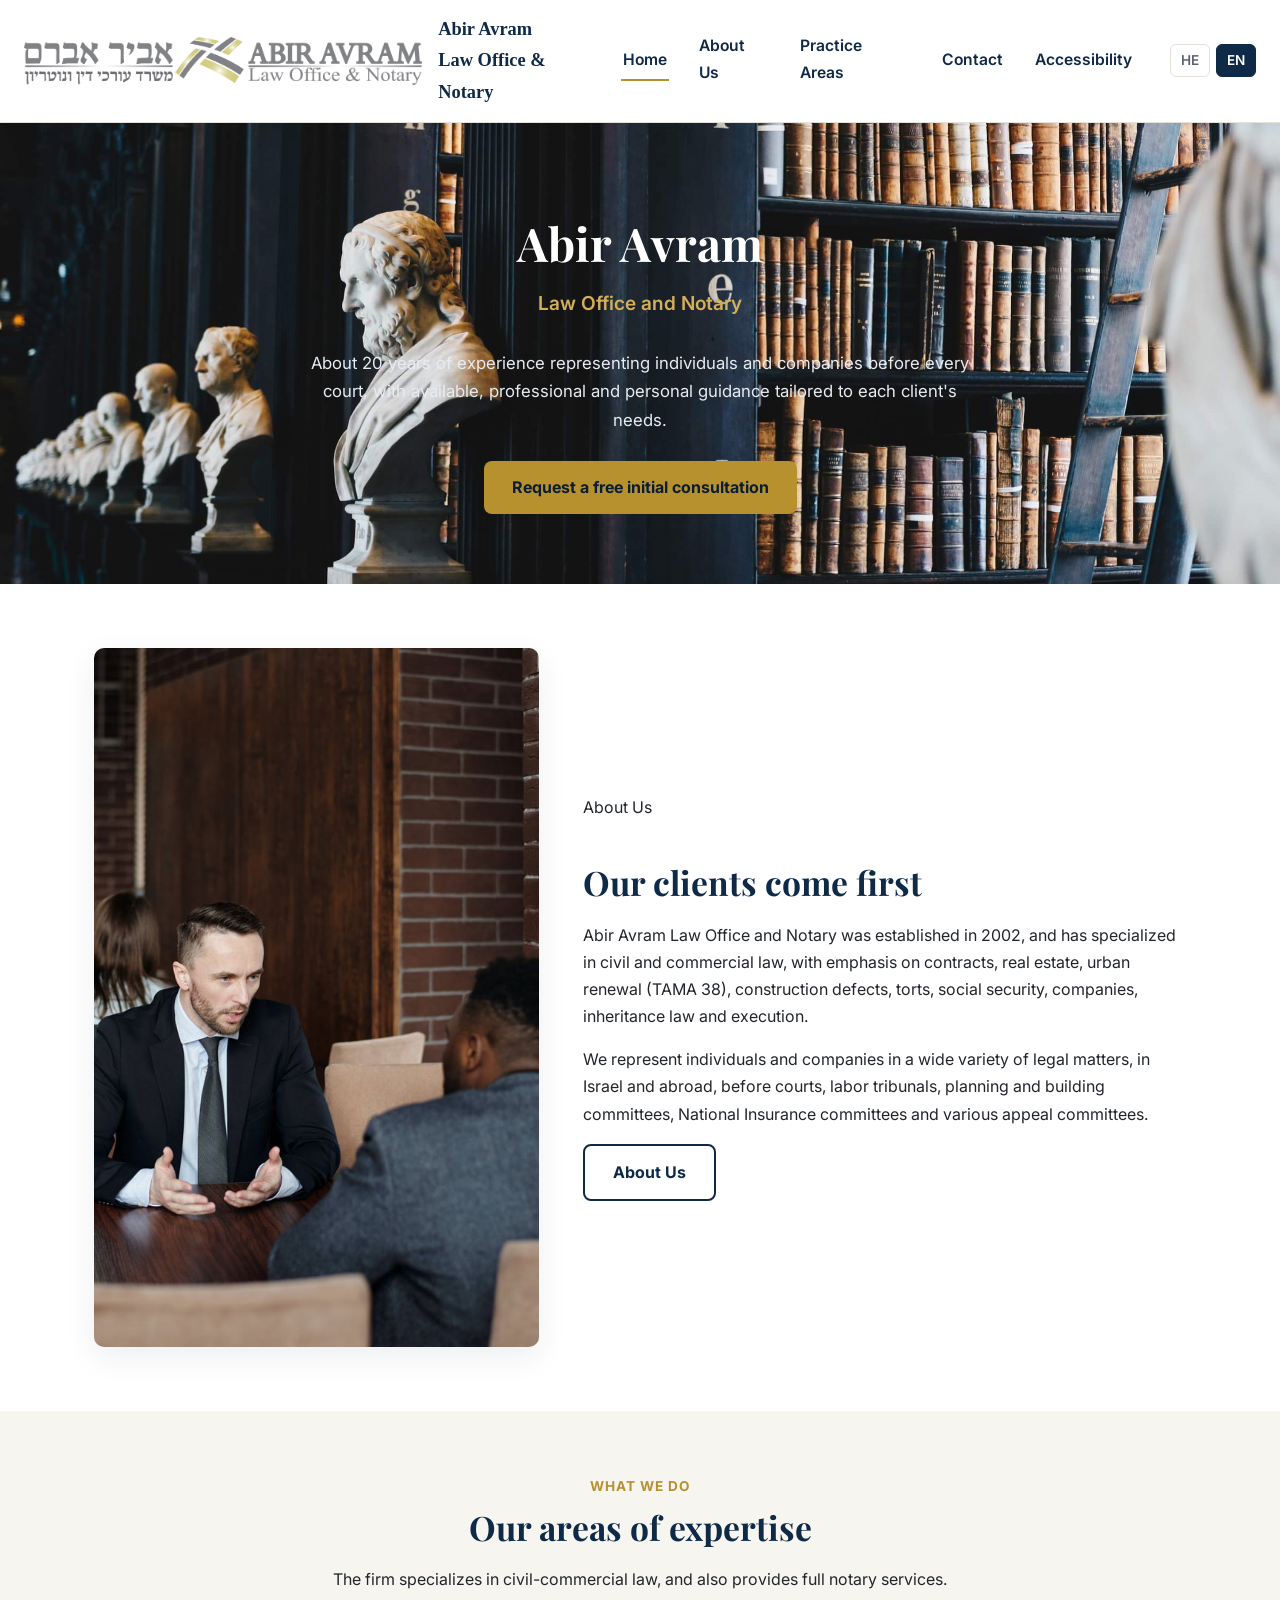
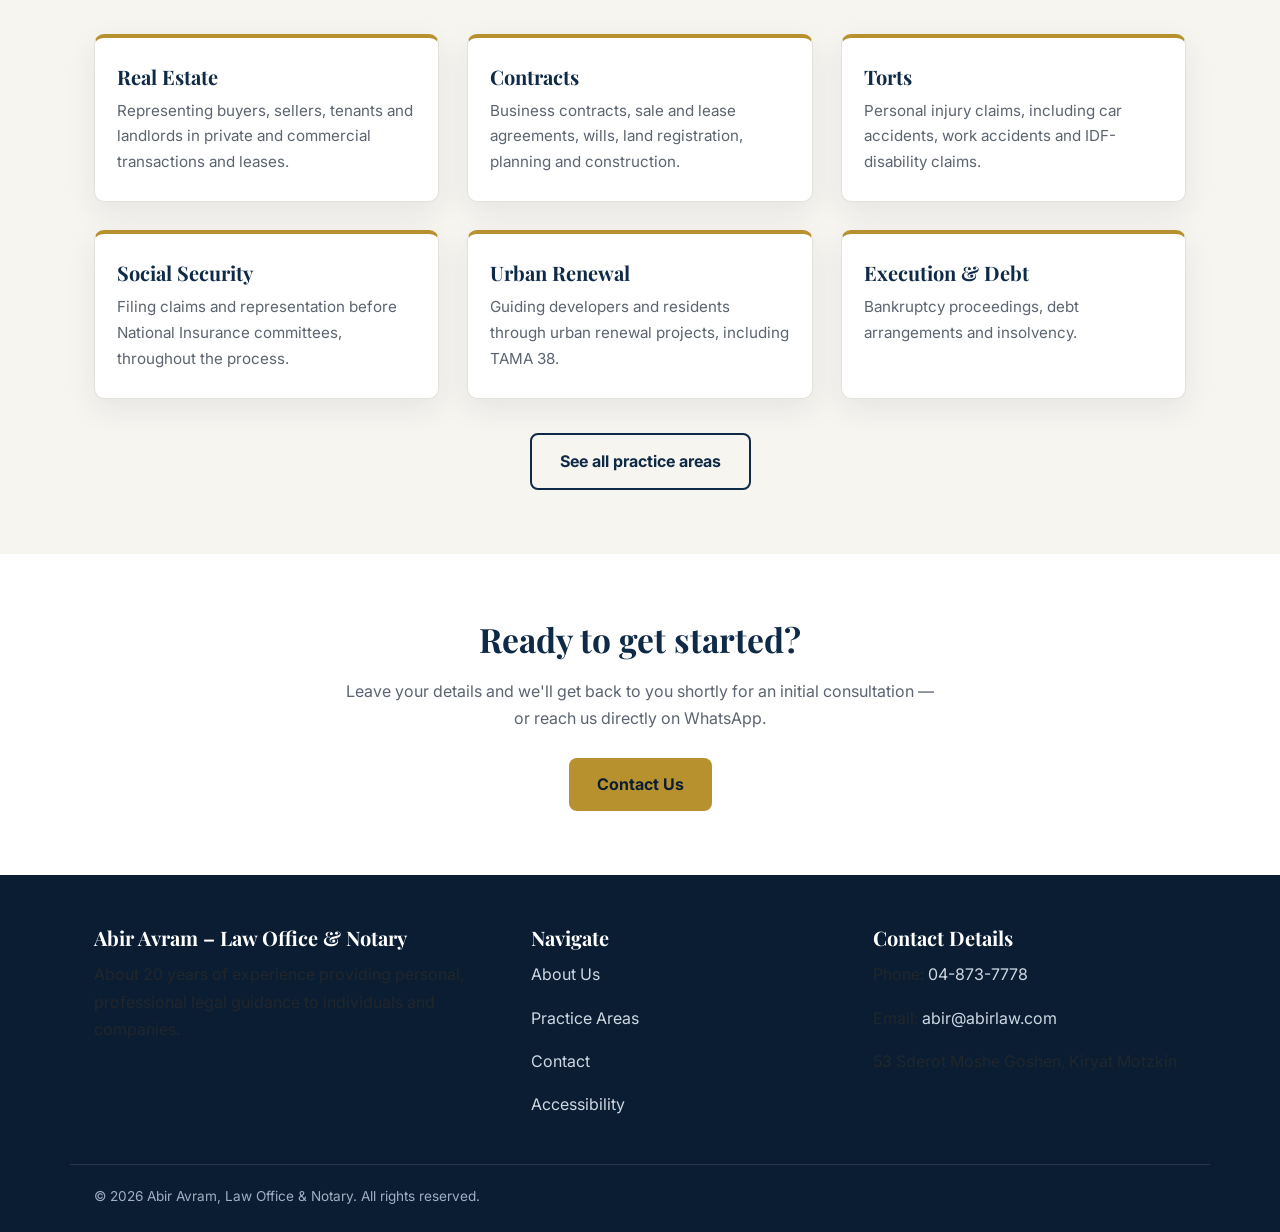
==== en/index.html @ 58c29260 "Add files via upload" ====
<!doctype html>
<html lang="en" dir="ltr">
<head>
<meta charset="UTF-8">
<meta name="viewport" content="width=device-width, initial-scale=1">
<title>Abir Avram – Law Office and Notary | Kiryat Motzkin, Israel</title>
<meta name="description" content="Abir Avram Law Office and Notary, Kiryat Motzkin. Real estate, torts, contracts, social security, execution, urban renewal and more, ~20 years of experience.">
<link rel="icon" href="../assets/images/logo.png">
<link rel="preconnect" href="https://fonts.googleapis.com">
<link href="https://fonts.googleapis.com/css2?family=Playfair+Display:wght@600;700&family=Inter:wght@400;600;700&display=swap" rel="stylesheet">
<link rel="stylesheet" href="../assets/css/style.css">
</head>
<body class="lang-en">
<a class="skip-link" href="#main">Skip to main content</a>

<header class="site-header">
  <div class="inner">
    <a class="brand" href="index.html">
      <img src="../assets/images/logo.png" alt="Abir Avram – Law Office and Notary">
      <span>Abir Avram<br>Law Office &amp; Notary</span>
    </a>
    <button class="nav-toggle" aria-expanded="false" aria-controls="main-nav">☰ Menu</button>
    <nav class="main-nav" id="main-nav" aria-label="Main navigation">
      <a href="index.html" aria-current="page">Home</a>
      <a href="about.html">About Us</a>
      <a href="practice-areas.html">Practice Areas</a>
      <a href="contact.html">Contact</a>
      <a href="accessibility.html">Accessibility</a>
      <div class="lang-switch">
        <a href="../index.html">HE</a>
        <a href="index.html" aria-current="true">EN</a>
      </div>
    </nav>
  </div>
</header>

<main id="main">
  <section class="hero has-image" style="background-image:url('../assets/images/home-hero.jpg')">
    <div class="container">
      <h1>Abir Avram</h1>
      <p class="subtitle">Law Office and Notary</p>
      <p class="lead">About 20 years of experience representing individuals and companies before every court, with available, professional and personal guidance tailored to each client's needs.</p>
      <a class="btn" href="contact.html">Request a free initial consultation</a>
    </div>
  </section>

  <section>
    <div class="container about-split">
      <img src="../assets/images/about-hero.jpg" alt="Abir Avram Law Office">
      <div>
        <span class="section-head kicker" style="display:block;text-align:start">About Us</span>
        <h2>Our clients come first</h2>
        <p>Abir Avram Law Office and Notary was established in 2002, and has specialized in civil and commercial law, with emphasis on contracts, real estate, urban renewal (TAMA 38), construction defects, torts, social security, companies, inheritance law and execution.</p>
        <p>We represent individuals and companies in a wide variety of legal matters, in Israel and abroad, before courts, labor tribunals, planning and building committees, National Insurance committees and various appeal committees.</p>
        <a class="btn secondary" href="about.html">About Us</a>
      </div>
    </div>
  </section>

  <section class="section-alt">
    <div class="container">
      <div class="section-head">
        <span class="kicker">What we do</span>
        <h2>Our areas of expertise</h2>
        <p>The firm specializes in civil-commercial law, and also provides full notary services.</p>
      </div>
      <div class="grid cols-3">
        <div class="practice-card"><h3>Real Estate</h3><p>Representing buyers, sellers, tenants and landlords in private and commercial transactions and leases.</p></div>
        <div class="practice-card"><h3>Contracts</h3><p>Business contracts, sale and lease agreements, wills, land registration, planning and construction.</p></div>
        <div class="practice-card"><h3>Torts</h3><p>Personal injury claims, including car accidents, work accidents and IDF-disability claims.</p></div>
        <div class="practice-card"><h3>Social Security</h3><p>Filing claims and representation before National Insurance committees, throughout the process.</p></div>
        <div class="practice-card"><h3>Urban Renewal</h3><p>Guiding developers and residents through urban renewal projects, including TAMA 38.</p></div>
        <div class="practice-card"><h3>Execution &amp; Debt</h3><p>Bankruptcy proceedings, debt arrangements and insolvency.</p></div>
      </div>
      <div style="text-align:center;margin-top:34px">
        <a class="btn secondary" href="practice-areas.html">See all practice areas</a>
      </div>
    </div>
  </section>

  <section>
    <div class="container" style="text-align:center">
      <h2>Ready to get started?</h2>
      <p class="lead" style="color:var(--text-muted);margin:0 auto 1.6em;max-width:600px">Leave your details and we'll get back to you shortly for an initial consultation — or reach us directly on WhatsApp.</p>
      <a class="btn" href="contact.html">Contact Us</a>
    </div>
  </section>
</main>

<footer class="site-footer">
  <div class="container footer-grid">
    <div>
      <h3>Abir Avram – Law Office &amp; Notary</h3>
      <p>About 20 years of experience providing personal, professional legal guidance to individuals and companies.</p>
    </div>
    <div>
      <h3>Navigate</h3>
      <p><a href="about.html">About Us</a></p>
      <p><a href="practice-areas.html">Practice Areas</a></p>
      <p><a href="contact.html">Contact</a></p>
      <p><a href="accessibility.html">Accessibility</a></p>
    </div>
    <div>
      <h3>Contact Details</h3>
      <p>Phone: <a href="tel:04-8737778">04-873-7778</a></p>
      <p>Email: <a href="mailto:abir@abirlaw.com">abir@abirlaw.com</a></p>
      <p>53 Sderot Moshe Goshen, Kiryat Motzkin</p>
    </div>
  </div>
  <div class="container footer-bottom">
    <span>© <span id="year"></span> Abir Avram, Law Office &amp; Notary. All rights reserved.</span>
  </div>
</footer>

<script>document.getElementById('year').textContent = new Date().getFullYear();</script>
<script src="../assets/js/main.js"></script>
</body>
</html>
---- assets/css/style.css ----
/* Abir Avram Law Office — shared stylesheet */

:root {
  --navy: #0f2a47;
  --navy-dark: #0a1d33;
  --gold: #b8912f;
  --gold-light: #d4af5a;
  --cream: #f7f5f0;
  --text: #22262b;
  --text-muted: #5b6470;
  --border: #e3e1da;
  --white: #ffffff;
  --radius: 10px;
  --shadow: 0 10px 30px rgba(15, 42, 71, 0.08);
  --max-width: 1140px;
}

* { box-sizing: border-box; }
html { scroll-behavior: smooth; }

body {
  margin: 0;
  background: var(--white);
  color: var(--text);
  font-family: "Noto Sans Hebrew", "Assistant", Arial, sans-serif;
  line-height: 1.7;
  -webkit-font-smoothing: antialiased;
}

body.lang-en {
  font-family: "Inter", Arial, sans-serif;
}

h1, h2, h3, h4 {
  font-family: "Frank Ruhl Libre", "Playfair Display", Georgia, serif;
  color: var(--navy);
  line-height: 1.3;
  margin: 0 0 0.5em;
}

h1 { font-size: clamp(2rem, 4vw, 2.9rem); }
h2 { font-size: clamp(1.5rem, 3vw, 2.1rem); }
h3 { font-size: 1.25rem; }

p { margin: 0 0 1em; color: var(--text); }
a { color: var(--navy); }

.container {
  max-width: var(--max-width);
  margin: 0 auto;
  padding: 0 24px;
}

/* Skip link for accessibility */
.skip-link {
  position: absolute;
  inset-inline-start: -999px;
  top: 0;
  background: var(--navy);
  color: #fff;
  padding: 10px 16px;
  z-index: 1000;
  border-radius: 0 0 8px 0;
}
.skip-link:focus {
  inset-inline-start: 0;
}

a:focus-visible,
button:focus-visible,
input:focus-visible,
textarea:focus-visible {
  outline: 3px solid var(--gold);
  outline-offset: 2px;
}

/* Header */
.site-header {
  position: sticky;
  top: 0;
  z-index: 100;
  background: var(--white);
  border-bottom: 1px solid var(--border);
}

.site-header .inner {
  display: flex;
  align-items: center;
  justify-content: space-between;
  padding: 14px 24px;
  gap: 16px;
}

.brand {
  display: flex;
  align-items: center;
  gap: 12px;
  text-decoration: none;
}
.brand img { height: 48px; width: auto; display: block; }
.brand span {
  font-family: "Frank Ruhl Libre", serif;
  font-size: 1.15rem;
  color: var(--navy);
  font-weight: 700;
}

.main-nav {
  display: flex;
  align-items: center;
  gap: 28px;
}
.main-nav a {
  text-decoration: none;
  color: var(--navy);
  font-weight: 600;
  font-size: 0.98rem;
  padding: 6px 2px;
  border-bottom: 2px solid transparent;
}
.main-nav a:hover,
.main-nav a[aria-current="page"] {
  border-bottom-color: var(--gold);
}

.lang-switch {
  display: flex;
  gap: 6px;
  margin-inline-start: 8px;
}
.lang-switch a {
  font-size: 0.85rem;
  text-decoration: none;
  color: var(--text-muted);
  border: 1px solid var(--border);
  border-radius: 6px;
  padding: 4px 10px;
}
.lang-switch a[aria-current="true"] {
  background: var(--navy);
  color: #fff;
  border-color: var(--navy);
}

.nav-toggle {
  display: none;
  background: none;
  border: 1px solid var(--border);
  border-radius: 8px;
  padding: 8px 10px;
  font-size: 1.1rem;
  cursor: pointer;
}

@media (max-width: 860px) {
  .main-nav { display: none; }
  .main-nav.open {
    display: flex;
    flex-direction: column;
    position: absolute;
    top: 100%;
    inset-inline: 0;
    background: var(--white);
    border-bottom: 1px solid var(--border);
    padding: 16px 24px;
    gap: 14px;
  }
  .nav-toggle { display: inline-flex; align-items: center; gap: 8px; }
}

/* Hero */
.hero {
  position: relative;
  background: linear-gradient(180deg, rgba(10,29,51,0.78), rgba(10,29,51,0.88));
  color: #fff;
  padding: 90px 0 70px;
  text-align: center;
}
.hero.has-image {
  background-size: cover;
  background-position: center;
  background-blend-mode: multiply;
}
.hero h1 { color: #fff; margin-bottom: 0.3em; }
.hero .subtitle {
  font-size: 1.2rem;
  color: var(--gold-light);
  margin-bottom: 1.5em;
  font-weight: 600;
}
.hero p.lead {
  color: #e7ecf2;
  max-width: 680px;
  margin: 0 auto 1.6em;
  font-size: 1.05rem;
}

.btn {
  display: inline-block;
  background: var(--gold);
  color: var(--navy-dark);
  font-weight: 700;
  text-decoration: none;
  padding: 13px 28px;
  border-radius: 8px;
  border: none;
  cursor: pointer;
  font-size: 1rem;
  transition: transform .15s ease, box-shadow .15s ease;
}
.btn:hover { transform: translateY(-2px); box-shadow: 0 8px 18px rgba(184,145,47,.35); }
.btn.secondary {
  background: transparent;
  color: var(--navy);
  border: 2px solid var(--navy);
}
.btn.on-dark.secondary { color: #fff; border-color: #fff; }

/* Sections */
section { padding: 64px 0; }
.section-alt { background: var(--cream); }
.section-head { text-align: center; max-width: 720px; margin: 0 auto 40px; }
.section-head .kicker {
  color: var(--gold);
  text-transform: uppercase;
  letter-spacing: .08em;
  font-weight: 700;
  font-size: .85rem;
  display: block;
  margin-bottom: 8px;
}

.grid {
  display: grid;
  gap: 28px;
}
.grid.cols-2 { grid-template-columns: repeat(2, 1fr); }
.grid.cols-3 { grid-template-columns: repeat(3, 1fr); }
.grid.cols-4 { grid-template-columns: repeat(4, 1fr); }
@media (max-width: 900px) {
  .grid.cols-2, .grid.cols-3, .grid.cols-4 { grid-template-columns: 1fr 1fr; }
}
@media (max-width: 620px) {
  .grid.cols-2, .grid.cols-3, .grid.cols-4 { grid-template-columns: 1fr; }
}

.card {
  background: #fff;
  border: 1px solid var(--border);
  border-radius: var(--radius);
  padding: 28px 24px;
  box-shadow: var(--shadow);
  height: 100%;
}
.card h3 { margin-bottom: 10px; }
.card p { color: var(--text-muted); margin-bottom: 0; }

.practice-card {
  background: #fff;
  border: 1px solid var(--border);
  border-radius: var(--radius);
  padding: 26px 22px;
  box-shadow: var(--shadow);
  border-top: 4px solid var(--gold);
}
.practice-card h3 { margin-bottom: 8px; }
.practice-card p { color: var(--text-muted); font-size: 0.95rem; margin: 0; }

.about-split {
  display: grid;
  grid-template-columns: 0.85fr 1.15fr;
  gap: 44px;
  align-items: center;
}
@media (max-width: 860px) {
  .about-split { grid-template-columns: 1fr; }
}
.about-split img {
  width: 100%;
  border-radius: var(--radius);
  box-shadow: var(--shadow);
}

.lawyer-card {
  display: grid;
  grid-template-columns: 280px 1fr;
  gap: 36px;
  align-items: start;
}
@media (max-width: 760px) {
  .lawyer-card { grid-template-columns: 1fr; }
}
.lawyer-card img {
  width: 100%;
  border-radius: var(--radius);
  box-shadow: var(--shadow);
}

/* FAQ accordion */
.faq-item {
  border-bottom: 1px solid var(--border);
}
.faq-item summary {
  cursor: pointer;
  font-weight: 700;
  color: var(--navy);
  padding: 18px 4px;
  font-size: 1.02rem;
  list-style: none;
  display: flex;
  justify-content: space-between;
  gap: 12px;
}
.faq-item summary::-webkit-details-marker { display: none; }
.faq-item summary::after {
  content: "+";
  color: var(--gold);
  font-size: 1.4rem;
  flex-shrink: 0;
}
.faq-item[open] summary::after { content: "–"; }
.faq-item p { padding: 0 4px 18px; color: var(--text-muted); }

/* Contact */
.contact-grid {
  display: grid;
  grid-template-columns: 1fr 1.2fr;
  gap: 40px;
}
@media (max-width: 860px) {
  .contact-grid { grid-template-columns: 1fr; }
}
.contact-info-item {
  display: flex;
  gap: 14px;
  align-items: flex-start;
  margin-bottom: 22px;
}
.contact-info-item .icon {
  width: 42px;
  height: 42px;
  border-radius: 50%;
  background: var(--navy);
  color: var(--gold-light);
  display: flex;
  align-items: center;
  justify-content: center;
  flex-shrink: 0;
  font-size: 1.1rem;
}
.contact-info-item h3 { margin-bottom: 2px; font-size: 1.02rem; }
.contact-info-item p { margin: 0; color: var(--text-muted); }

.whatsapp-link {
  display: inline-flex;
  align-items: center;
  gap: 10px;
  background: #25D366;
  color: #fff;
  text-decoration: none;
  padding: 12px 20px;
  border-radius: 8px;
  font-weight: 700;
  margin-top: 8px;
}

form.contact-form {
  background: #fff;
  border: 1px solid var(--border);
  border-radius: var(--radius);
  padding: 30px;
  box-shadow: var(--shadow);
}
.field { margin-bottom: 18px; }
.field label {
  display: block;
  font-weight: 700;
  margin-bottom: 6px;
  font-size: 0.92rem;
  color: var(--navy);
}
.field input,
.field textarea {
  width: 100%;
  padding: 12px 14px;
  border: 1px solid var(--border);
  border-radius: 8px;
  font-size: 1rem;
  font-family: inherit;
  background: var(--cream);
}
.field textarea { min-height: 120px; resize: vertical; }
.form-note { font-size: 0.85rem; color: var(--text-muted); margin-top: 10px; }
.form-status {
  margin-top: 14px;
  padding: 10px 14px;
  border-radius: 8px;
  font-weight: 600;
  display: none;
}
.form-status.success { display: block; background: #e8f6ee; color: #1a7a43; }
.form-status.error { display: block; background: #fdeceb; color: #b3261e; }

/* Footer */
.site-footer {
  background: var(--navy-dark);
  color: #cfd8e3;
  padding: 50px 0 24px;
}
.site-footer h3 { color: #fff; }
.footer-grid {
  display: grid;
  grid-template-columns: 1.3fr 1fr 1fr;
  gap: 30px;
  margin-bottom: 30px;
}
@media (max-width: 760px) {
  .footer-grid { grid-template-columns: 1fr; }
}
.site-footer a {
  color: #cfd8e3;
  text-decoration: none;
}
.site-footer a:hover { color: var(--gold-light); }
.footer-bottom {
  border-top: 1px solid rgba(255,255,255,0.12);
  padding-top: 20px;
  font-size: 0.85rem;
  display: flex;
  justify-content: space-between;
  flex-wrap: wrap;
  gap: 10px;
  color: #9fb0c3;
}

.media-logos {
  display: flex;
  flex-wrap: wrap;
  justify-content: center;
  align-items: center;
  gap: 28px;
  margin: 30px 0 10px;
}
.media-logos a {
  display: block;
  opacity: 0.85;
  transition: opacity .15s ease, transform .15s ease;
}
.media-logos a:hover { opacity: 1; transform: translateY(-2px); }
.media-logos img {
  height: 52px;
  width: auto;
  max-width: 140px;
  object-fit: contain;
  border-radius: 6px;
  display: block;
}

.btn.secondary.small {
  padding: 8px 16px;
  font-size: 0.88rem;
  margin-top: 10px;
  display: inline-block;
}

.case-item {
  background: #fff;
  border: 1px solid var(--border);
  border-radius: var(--radius);
  padding: 22px 24px;
  margin-bottom: 18px;
}
.case-item p {
  color: var(--text-muted);
  font-size: 0.95rem;
  margin-bottom: 4px;
}

.cases-note {
  background: var(--cream);
  border: 1px dashed var(--border);
  border-radius: var(--radius);
  padding: 20px;
  text-align: center;
  color: var(--text-muted);
}

[dir="rtl"] .footer-bottom { direction: rtl; }
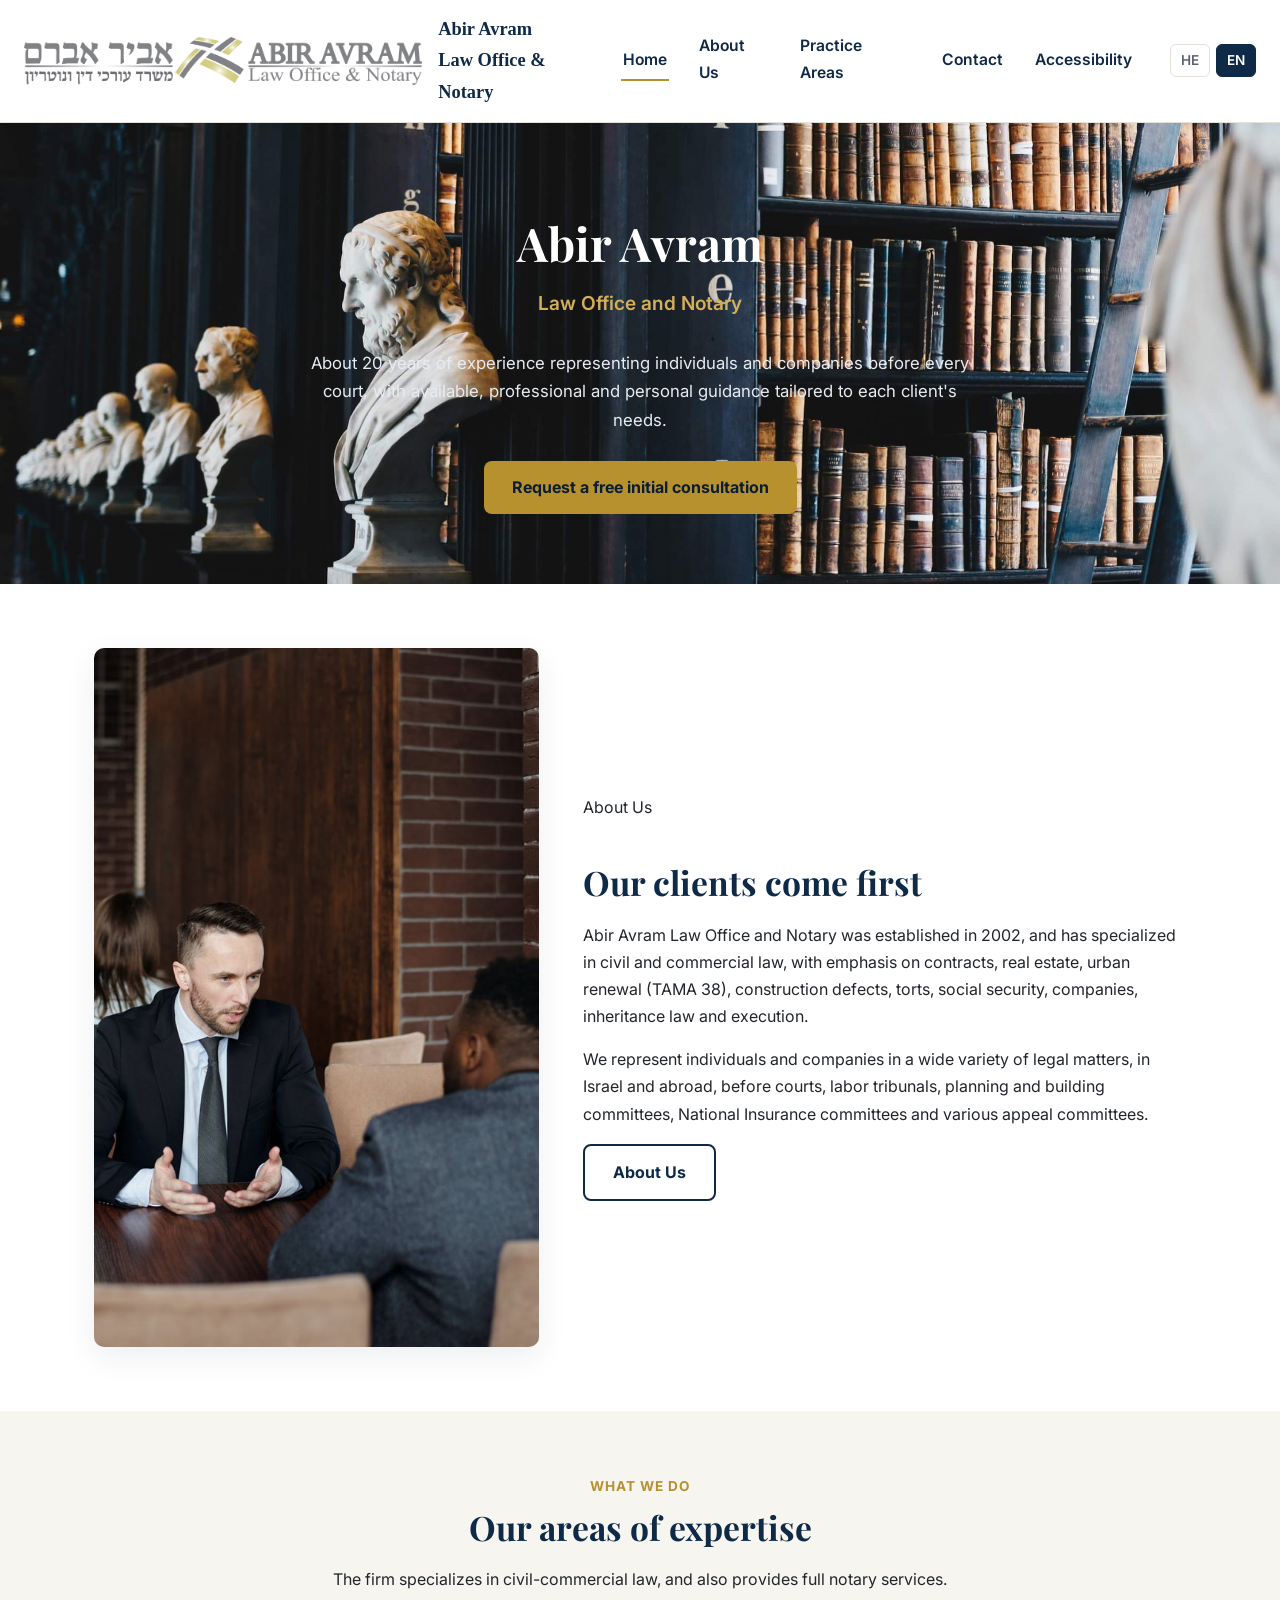
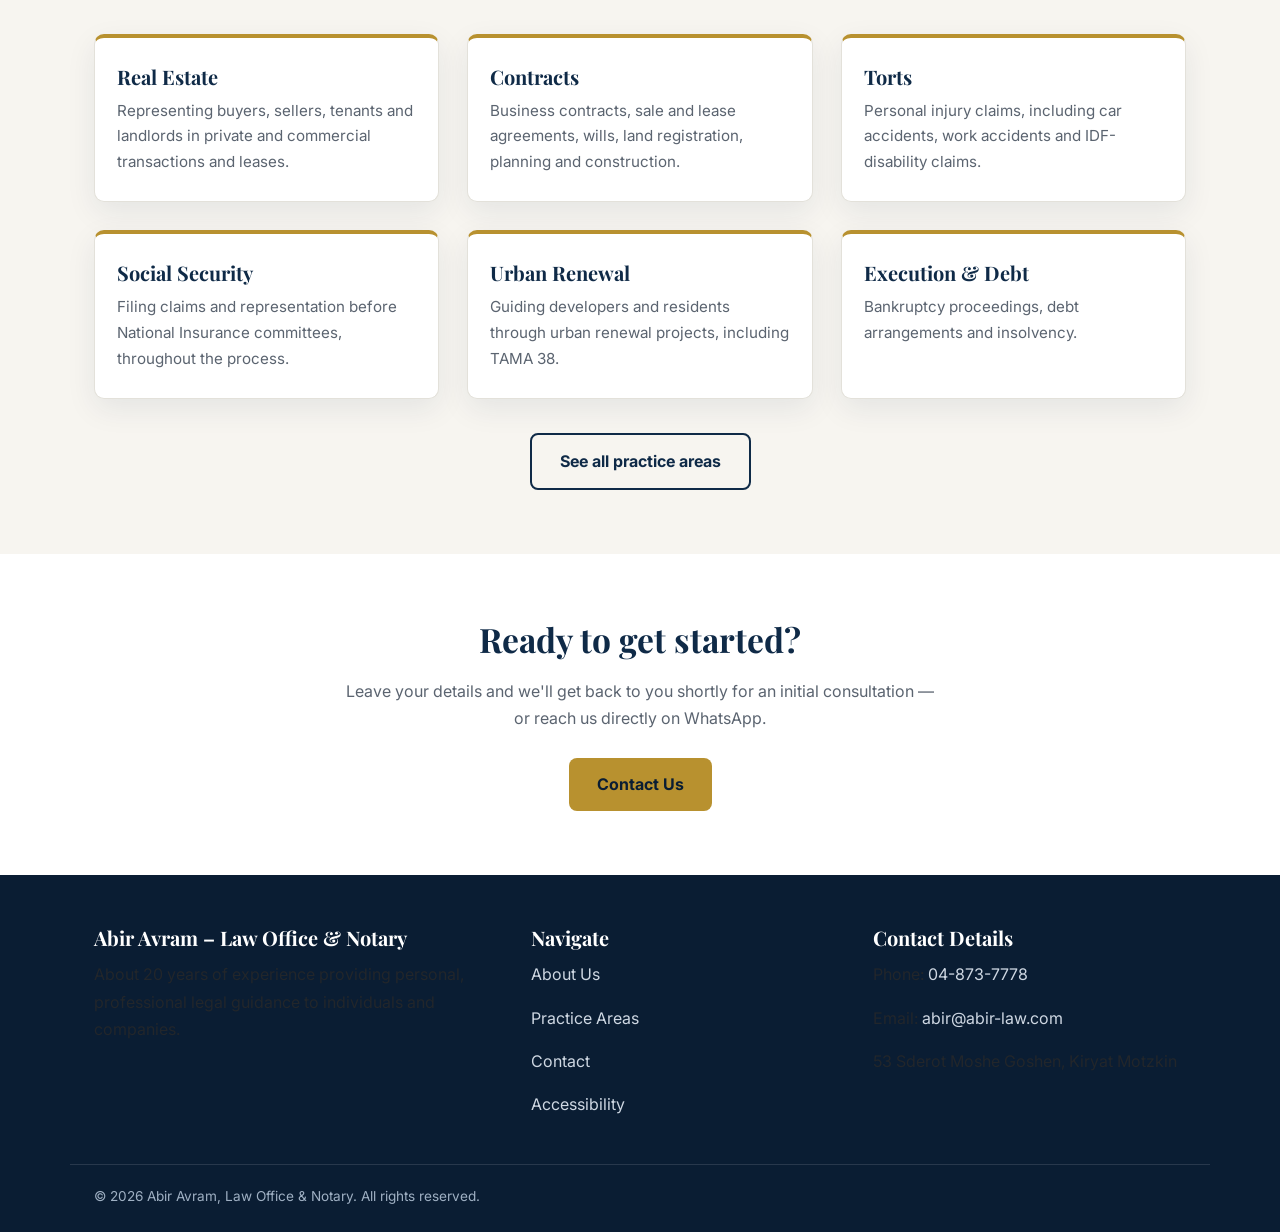
==== commit 2ea189c9: "Add files via upload" ====
--- a/en/index.html
+++ b/en/index.html
@@ -11,6 +11,7 @@
 <link rel="stylesheet" href="../assets/css/style.css">
 </head>
 <body class="lang-en">
+<div id="preloader"><div class="ring"><img src="../assets/images/logo.png" alt=""></div></div>
 <a class="skip-link" href="#main">Skip to main content</a>
 
 <header class="site-header">
@@ -103,7 +104,7 @@
     <div>
       <h3>Contact Details</h3>
       <p>Phone: <a href="tel:04-8737778">04-873-7778</a></p>
-      <p>Email: <a href="mailto:abir@abirlaw.com">abir@abirlaw.com</a></p>
+      <p>Email: <a href="mailto:abir@abir-law.com">abir@abir-law.com</a></p>
       <p>53 Sderot Moshe Goshen, Kiryat Motzkin</p>
     </div>
   </div>
--- a/assets/css/style.css
+++ b/assets/css/style.css
@@ -17,6 +17,50 @@
 
 * { box-sizing: border-box; }
 html { scroll-behavior: smooth; }
+
+#preloader {
+  position: fixed;
+  inset: 0;
+  z-index: 9999;
+  background: var(--navy-dark);
+  display: flex;
+  align-items: center;
+  justify-content: center;
+  transition: opacity .4s ease, visibility .4s ease;
+}
+#preloader.is-hidden {
+  opacity: 0;
+  visibility: hidden;
+  pointer-events: none;
+}
+#preloader .ring {
+  position: relative;
+  width: 108px;
+  height: 108px;
+  display: flex;
+  align-items: center;
+  justify-content: center;
+}
+#preloader .ring::before {
+  content: "";
+  position: absolute;
+  inset: 0;
+  border-radius: 50%;
+  border: 3px solid rgba(212, 175, 90, 0.25);
+  border-top-color: var(--gold-light);
+  animation: preloader-spin 0.9s linear infinite;
+}
+#preloader img {
+  width: 56px;
+  height: 56px;
+  object-fit: contain;
+}
+@keyframes preloader-spin {
+  to { transform: rotate(360deg); }
+}
+@media (prefers-reduced-motion: reduce) {
+  #preloader .ring::before { animation: none; }
+}
 
 body {
   margin: 0;
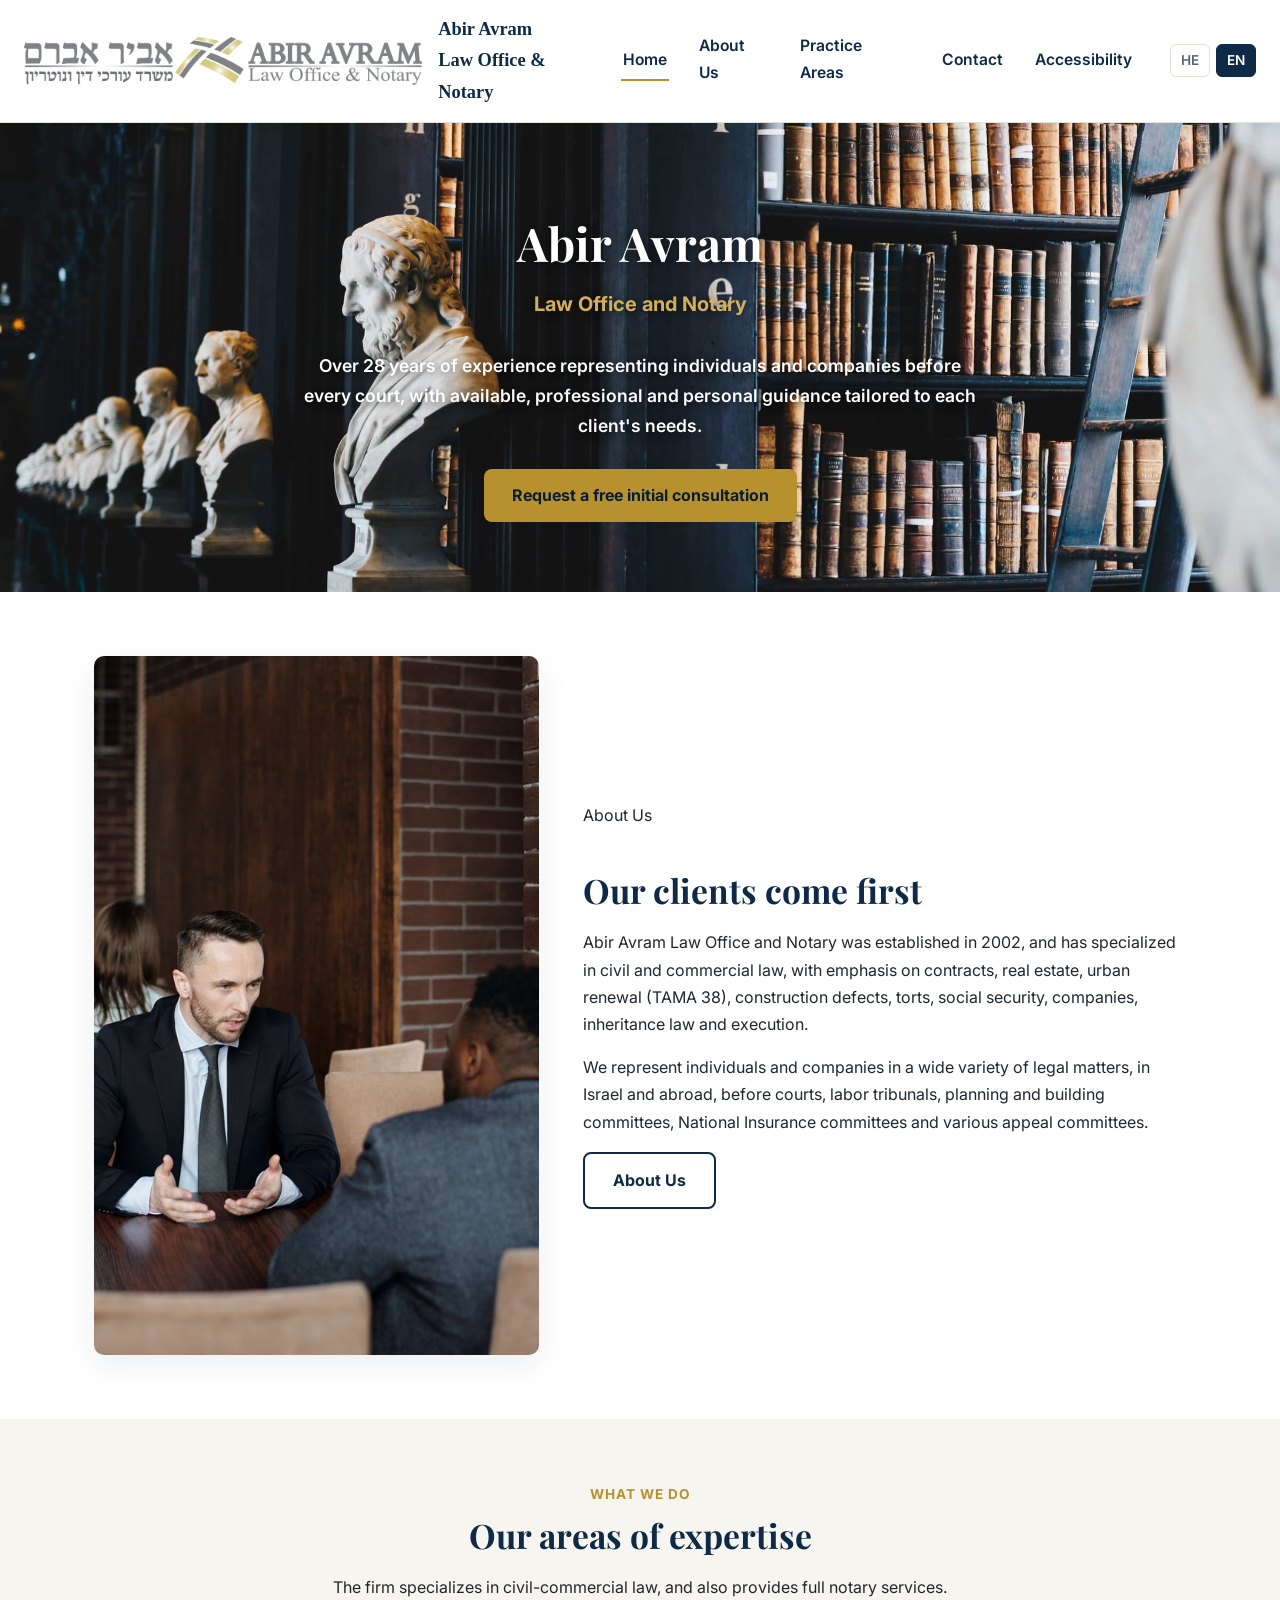
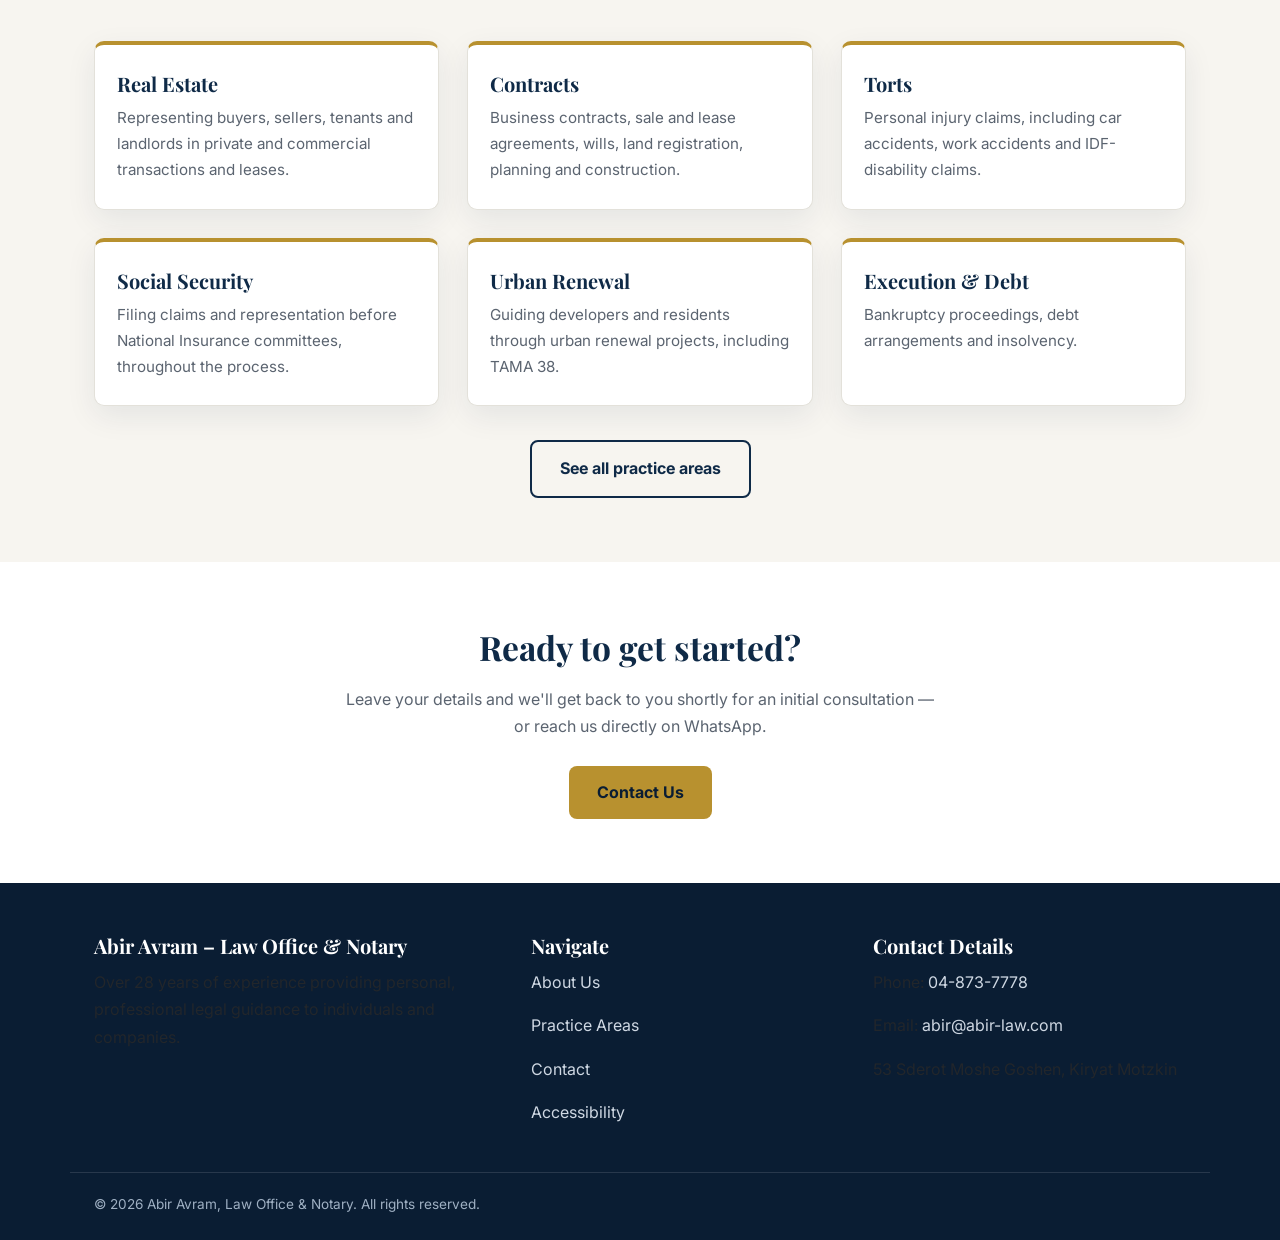
==== commit 1c490a77: "Add files via upload" ====
--- a/en/index.html
+++ b/en/index.html
@@ -4,7 +4,7 @@
 <meta charset="UTF-8">
 <meta name="viewport" content="width=device-width, initial-scale=1">
 <title>Abir Avram – Law Office and Notary | Kiryat Motzkin, Israel</title>
-<meta name="description" content="Abir Avram Law Office and Notary, Kiryat Motzkin. Real estate, torts, contracts, social security, execution, urban renewal and more, ~20 years of experience.">
+<meta name="description" content="Abir Avram Law Office and Notary, Kiryat Motzkin. Real estate, torts, contracts, social security, execution, urban renewal and more, over 28 years of experience.">
 <link rel="icon" href="../assets/images/logo.png">
 <link rel="preconnect" href="https://fonts.googleapis.com">
 <link href="https://fonts.googleapis.com/css2?family=Playfair+Display:wght@600;700&family=Inter:wght@400;600;700&display=swap" rel="stylesheet">
@@ -40,7 +40,7 @@
     <div class="container">
       <h1>Abir Avram</h1>
       <p class="subtitle">Law Office and Notary</p>
-      <p class="lead">About 20 years of experience representing individuals and companies before every court, with available, professional and personal guidance tailored to each client's needs.</p>
+      <p class="lead">Over 28 years of experience representing individuals and companies before every court, with available, professional and personal guidance tailored to each client's needs.</p>
       <a class="btn" href="contact.html">Request a free initial consultation</a>
     </div>
   </section>
@@ -92,7 +92,7 @@
   <div class="container footer-grid">
     <div>
       <h3>Abir Avram – Law Office &amp; Notary</h3>
-      <p>About 20 years of experience providing personal, professional legal guidance to individuals and companies.</p>
+      <p>Over 28 years of experience providing personal, professional legal guidance to individuals and companies.</p>
     </div>
     <div>
       <h3>Navigate</h3>
--- a/assets/css/style.css
+++ b/assets/css/style.css
@@ -215,7 +215,7 @@
 /* Hero */
 .hero {
   position: relative;
-  background: linear-gradient(180deg, rgba(10,29,51,0.78), rgba(10,29,51,0.88));
+  background: linear-gradient(180deg, rgba(8,22,40,0.88), rgba(8,22,40,0.94));
   color: #fff;
   padding: 90px 0 70px;
   text-align: center;
@@ -225,18 +225,21 @@
   background-position: center;
   background-blend-mode: multiply;
 }
-.hero h1 { color: #fff; margin-bottom: 0.3em; }
+.hero h1 { color: #fff; margin-bottom: 0.3em; text-shadow: 0 2px 10px rgba(0,0,0,0.5); }
 .hero .subtitle {
-  font-size: 1.2rem;
+  font-size: 1.25rem;
   color: var(--gold-light);
   margin-bottom: 1.5em;
-  font-weight: 600;
+  font-weight: 700;
+  text-shadow: 0 2px 8px rgba(0,0,0,0.5);
 }
 .hero p.lead {
-  color: #e7ecf2;
+  color: #ffffff;
   max-width: 680px;
   margin: 0 auto 1.6em;
-  font-size: 1.05rem;
+  font-size: 1.1rem;
+  font-weight: 600;
+  text-shadow: 0 2px 8px rgba(0,0,0,0.55);
 }
 
 .btn {
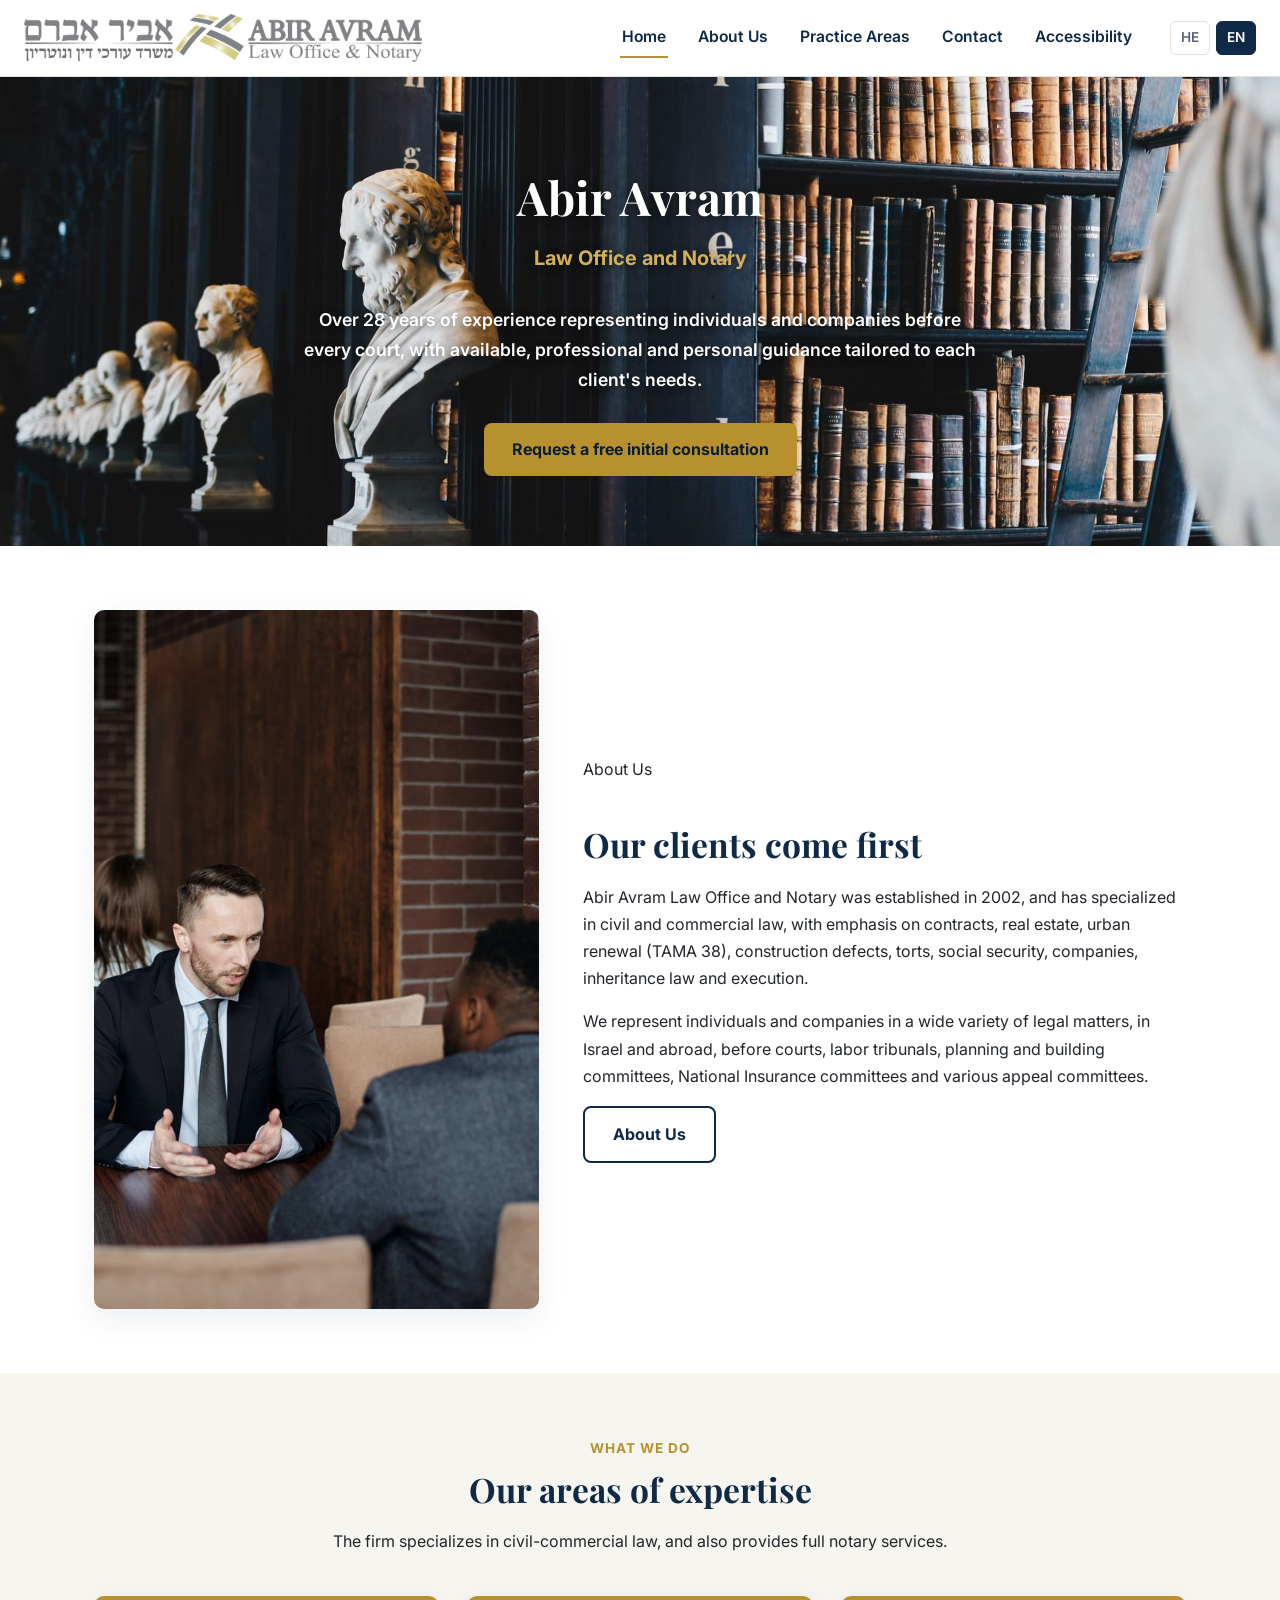
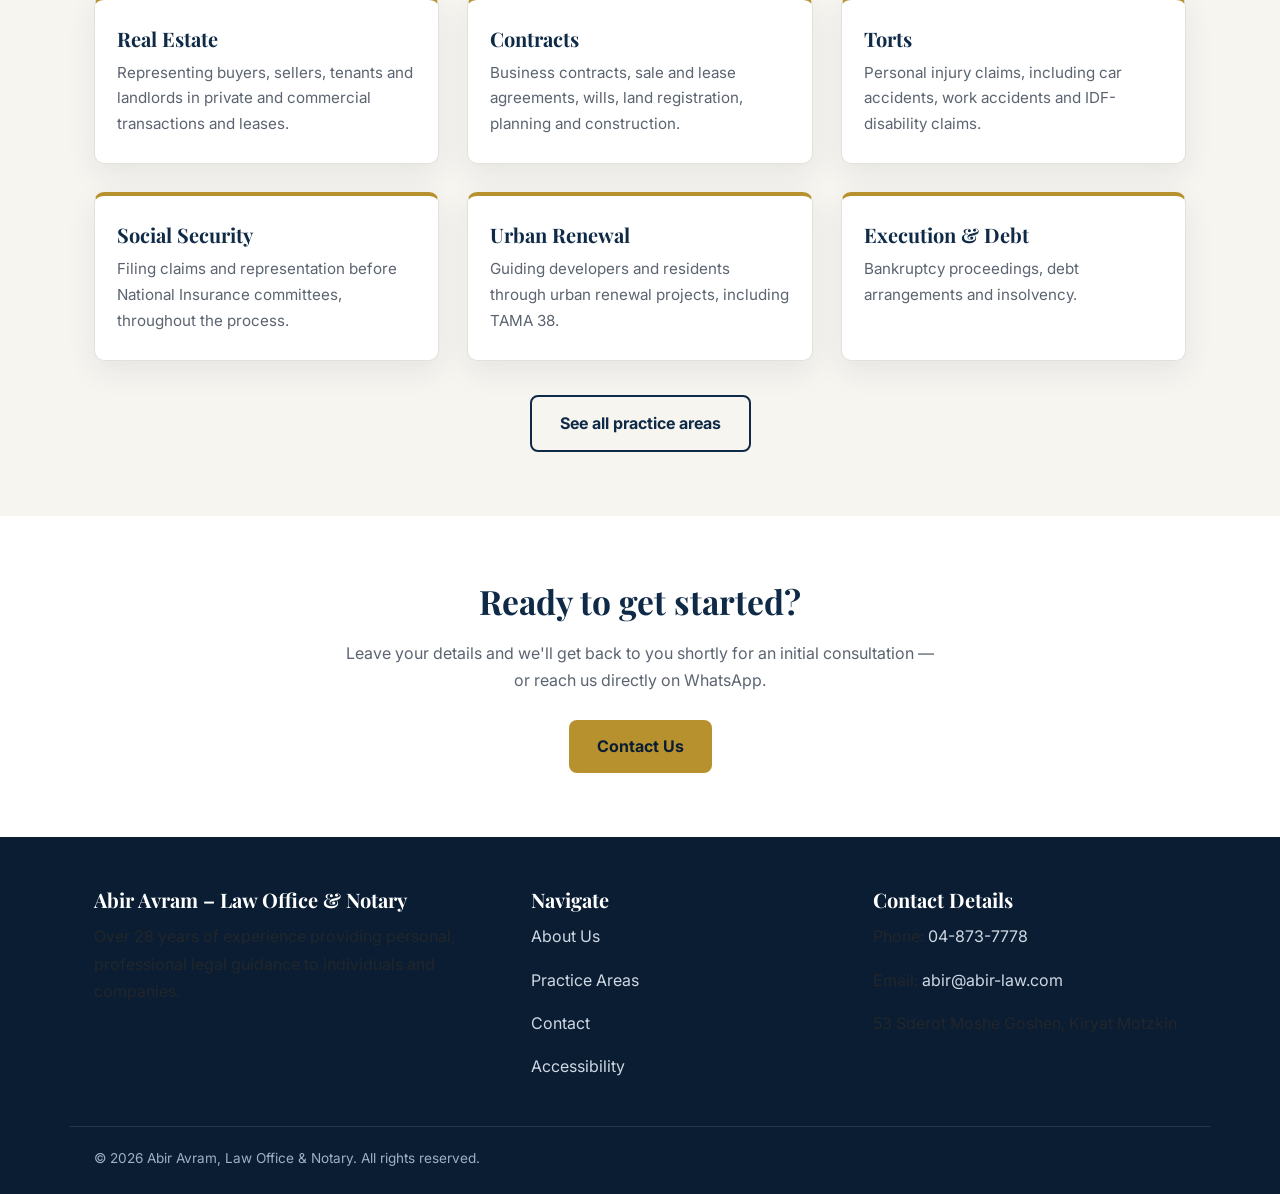
==== commit d469941d: "Add files via upload" ====
--- a/en/index.html
+++ b/en/index.html
@@ -18,7 +18,7 @@
   <div class="inner">
     <a class="brand" href="index.html">
       <img src="../assets/images/logo.png" alt="Abir Avram – Law Office and Notary">
-      <span>Abir Avram<br>Law Office &amp; Notary</span>
+      
     </a>
     <button class="nav-toggle" aria-expanded="false" aria-controls="main-nav">☰ Menu</button>
     <nav class="main-nav" id="main-nav" aria-label="Main navigation">
